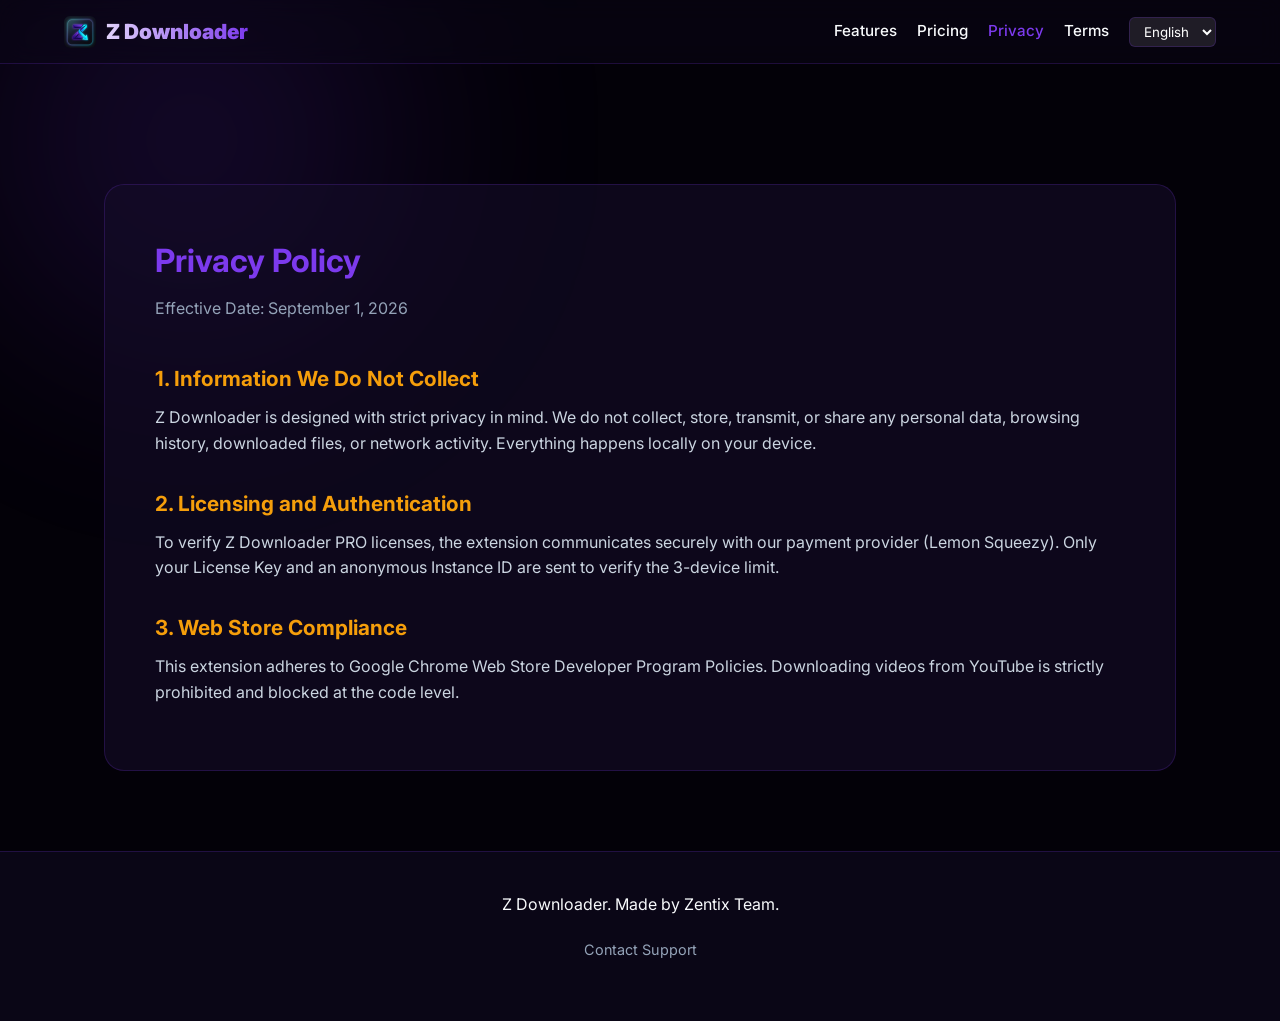
==== privacy.html @ b247bb02 "Convert markdown docs to styled HTML, add live language translation JS, embed actual logo icon, and " ====
﻿<!DOCTYPE html>
<html lang="en">
<head>
  <meta charset="UTF-8">
  <meta name="viewport" content="width=device-width, initial-scale=1.0">
  <title>Privacy Policy - Z Downloader</title>
  <link rel="stylesheet" href="style.css">
</head>
<body>
  <div class="bg-glow"></div>
  <nav>
    <a href="index.html" class="logo">
      <img src="icon.png" alt="Z Downloader Logo">
      Z Downloader
    </a>
    <div class="nav-links">
      <a href="index.html#features" data-i18n="nav_features">Features</a>
      <a href="index.html#pricing" data-i18n="nav_pricing">Pricing</a>
      <a href="privacy.html" style="color:var(--primary)" data-i18n="nav_privacy">Privacy</a>
      <a href="terms.html" data-i18n="nav_terms">Terms</a>
      <select id="lang-select" class="lang-select">
        <option value="en">English</option>
        <option value="si">සිංහල</option>
      </select>
    </div>
  </nav>

  <div class="page-content">
    <div class="doc-box">
      <h1 data-i18n="priv_title">Privacy Policy</h1>
      <p class="date" data-i18n="priv_date">Effective Date: September 1, 2026</p>

      <h2 data-i18n="priv_h1">1. Information We Do Not Collect</h2>
      <p data-i18n="priv_p1">Z Downloader is designed with strict privacy in mind. We do not collect, store, transmit, or share any personal data, browsing history, downloaded files, or network activity. Everything happens locally on your device.</p>

      <h2 data-i18n="priv_h2">2. Licensing and Authentication</h2>
      <p data-i18n="priv_p2">To verify Z Downloader PRO licenses, the extension communicates securely with our payment provider (Lemon Squeezy). Only your License Key and an anonymous Instance ID are sent to verify the 3-device limit.</p>

      <h2 data-i18n="priv_h3">3. Web Store Compliance</h2>
      <p data-i18n="priv_p3">This extension adheres to Google Chrome Web Store Developer Program Policies. Downloading videos from YouTube is strictly prohibited and blocked at the code level.</p>
    </div>
  </div>

  <footer>
    <p data-i18n="footer_made_by">Z Downloader © 2026. Made by Zentix Team.</p>
    <div class="footer-links">
      <a href="mailto:zentixteamofficial@gmail.com" data-i18n="footer_contact">Contact Support</a>
    </div>
  </footer>

  <script src="lang.js"></script>
</body>
</html>
---- style.css ----
﻿@import url('https://fonts.googleapis.com/css2?family=Inter:wght@300;400;500;600;700;800;900&display=swap');

:root {
  --bg-base: #030108;
  --bg-surface: #0a0616;
  --bg-card: rgba(20, 12, 40, 0.6);
  --primary: #7c3aed;
  --primary-glow: rgba(124, 58, 237, 0.5);
  --secondary: #f59e0b;
  --secondary-glow: rgba(245, 158, 11, 0.5);
  --text-main: #f8fafc;
  --text-muted: #94a3b8;
  --border-light: rgba(124, 58, 237, 0.2);
}

* { margin: 0; padding: 0; box-sizing: border-box; font-family: 'Inter', sans-serif; }
body { background-color: var(--bg-base); color: var(--text-main); overflow-x: hidden; line-height: 1.6; }

.bg-glow { position: fixed; top: -20%; left: -10%; width: 50vw; height: 50vw; background: radial-gradient(circle, var(--primary-glow) 0%, transparent 70%); filter: blur(100px); z-index: -1; opacity: 0.4; }
.bg-glow-2 { position: fixed; bottom: -20%; right: -10%; width: 40vw; height: 40vw; background: radial-gradient(circle, var(--secondary-glow) 0%, transparent 70%); filter: blur(100px); z-index: -1; opacity: 0.3; }

nav { display: flex; justify-content: space-between; align-items: center; padding: 15px 5%; background: rgba(10, 6, 22, 0.5); backdrop-filter: blur(12px); border-bottom: 1px solid var(--border-light); position: sticky; top: 0; z-index: 100; }
.logo { font-size: 1.3rem; font-weight: 900; background: linear-gradient(90deg, #fff, var(--primary)); -webkit-background-clip: text; -webkit-text-fill-color: transparent; display: flex; align-items: center; gap: 10px; text-decoration: none; }
.logo img { width: 32px; height: 32px; border-radius: 6px; }

.nav-links { display: flex; gap: 20px; align-items: center; }
.nav-links a { color: var(--text-main); text-decoration: none; font-weight: 500; font-size: 0.95rem; transition: color 0.3s; }
.nav-links a:hover { color: var(--primary); }

.lang-select { background: rgba(255,255,255,0.1); color: #fff; border: 1px solid var(--border-light); padding: 5px 10px; border-radius: 6px; cursor: pointer; outline: none; }
.lang-select option { background: var(--bg-surface); }

.btn-nav { background: linear-gradient(135deg, var(--primary), #5b21b6); padding: 8px 16px; border-radius: 8px; color: white; text-decoration: none; font-weight: 600; box-shadow: 0 4px 15px var(--primary-glow); }

.hero { min-height: 80vh; display: flex; flex-direction: column; justify-content: center; align-items: center; text-align: center; padding: 0 5%; }
.badge { background: rgba(124, 58, 237, 0.15); border: 1px solid var(--primary); color: #c4b5fd; padding: 6px 16px; border-radius: 20px; font-size: 0.85rem; font-weight: 600; margin-bottom: 24px; }
.hero h1 { font-size: 4rem; font-weight: 900; line-height: 1.1; margin-bottom: 20px; max-width: 800px; }
.hero h1 span { background: linear-gradient(90deg, var(--primary), var(--secondary)); -webkit-background-clip: text; -webkit-text-fill-color: transparent; }
.hero p { font-size: 1.2rem; color: var(--text-muted); max-width: 600px; margin-bottom: 40px; }
.hero-buttons { display: flex; gap: 20px; }

.btn-large { padding: 16px 36px; border-radius: 12px; font-size: 1.1rem; font-weight: 700; text-decoration: none; display: inline-flex; align-items: center; gap: 10px; }
.btn-primary { background: linear-gradient(135deg, var(--primary), #4c1d95); color: white; box-shadow: 0 10px 30px var(--primary-glow); border: 1px solid rgba(255,255,255,0.1); }
.btn-secondary { background: rgba(255,255,255,0.05); color: white; border: 1px solid rgba(255,255,255,0.1); backdrop-filter: blur(10px); }

.features, .pricing, .page-content { padding: 80px 5%; max-width: 1200px; margin: 0 auto; }
.section-title { text-align: center; font-size: 2.5rem; font-weight: 800; margin-bottom: 60px; }
.grid { display: grid; grid-template-columns: repeat(auto-fit, minmax(300px, 1fr)); gap: 30px; }

.card { background: var(--bg-card); border: 1px solid var(--border-light); border-radius: 20px; padding: 40px 30px; backdrop-filter: blur(16px); }
.card h3 { font-size: 1.4rem; margin-bottom: 12px; color: var(--secondary); }
.card p { color: var(--text-muted); font-size: 0.95rem; }

.pricing-grid { display: grid; grid-template-columns: 1fr 1fr; gap: 40px; max-width: 900px; margin: 0 auto; }
.price-card { background: var(--bg-card); border: 1px solid var(--border-light); border-radius: 24px; padding: 40px; }
.price-card.pro { border-color: var(--secondary); background: linear-gradient(180deg, rgba(20,12,40,0.8) 0%, rgba(20,12,40,0.4) 100%); box-shadow: 0 20px 50px rgba(245, 158, 11, 0.15); }

.price-tier { font-size: 1.2rem; font-weight: 600; color: var(--text-muted); text-transform: uppercase; letter-spacing: 1px; }
.pro .price-tier { color: var(--secondary); }
.price { font-size: 3.5rem; font-weight: 900; margin: 15px 0 25px; }
.price span { font-size: 1rem; font-weight: 500; color: var(--text-muted); }

.features-list { list-style: none; margin-bottom: 40px; }
.features-list li { margin-bottom: 16px; color: #cbd5e1; }
.features-list li.disabled { color: #475569; }

.btn-buy { width: 100%; padding: 16px; border-radius: 12px; border: none; font-size: 1.1rem; font-weight: 800; cursor: pointer; }
.btn-free { background: rgba(255,255,255,0.05); color: white; border: 1px solid rgba(255,255,255,0.1); }
.btn-pro-buy { background: linear-gradient(135deg, #f59e0b, #d97706); color: #000; }

.doc-box { background: var(--bg-card); border: 1px solid var(--border-light); border-radius: 20px; padding: 50px; margin-top: 40px; }
.doc-box h1 { font-size: 2rem; margin-bottom: 10px; color: var(--primary); }
.doc-box p.date { color: var(--text-muted); margin-bottom: 40px; }
.doc-box h2 { font-size: 1.3rem; margin: 30px 0 10px; color: var(--secondary); }
.doc-box p { color: #cbd5e1; margin-bottom: 15px; }

footer { border-top: 1px solid var(--border-light); padding: 40px 5%; text-align: center; background: var(--bg-surface); }
.footer-links { display: flex; justify-content: center; gap: 30px; margin: 20px 0; }
.footer-links a { color: var(--text-muted); text-decoration: none; font-size: 0.9rem; }
.footer-links a:hover { color: var(--primary); }

.other-apps { margin-top: 30px; padding-top: 30px; border-top: 1px solid rgba(255,255,255,0.05); }
.other-apps h4 { color: var(--text-main); margin-bottom: 15px; }
.app-badges { display: flex; flex-wrap: wrap; justify-content: center; gap: 10px; }
.app-badge { background: rgba(255,255,255,0.05); border: 1px solid var(--border-light); padding: 5px 12px; border-radius: 20px; font-size: 0.8rem; color: var(--text-muted); text-decoration: none; transition: all 0.2s; }
.app-badge:hover { background: var(--primary); color: white; }

@media (max-width: 768px) {
  .hero h1 { font-size: 2.5rem; }
  .pricing-grid { grid-template-columns: 1fr; }
  .nav-links { display: none; }
}
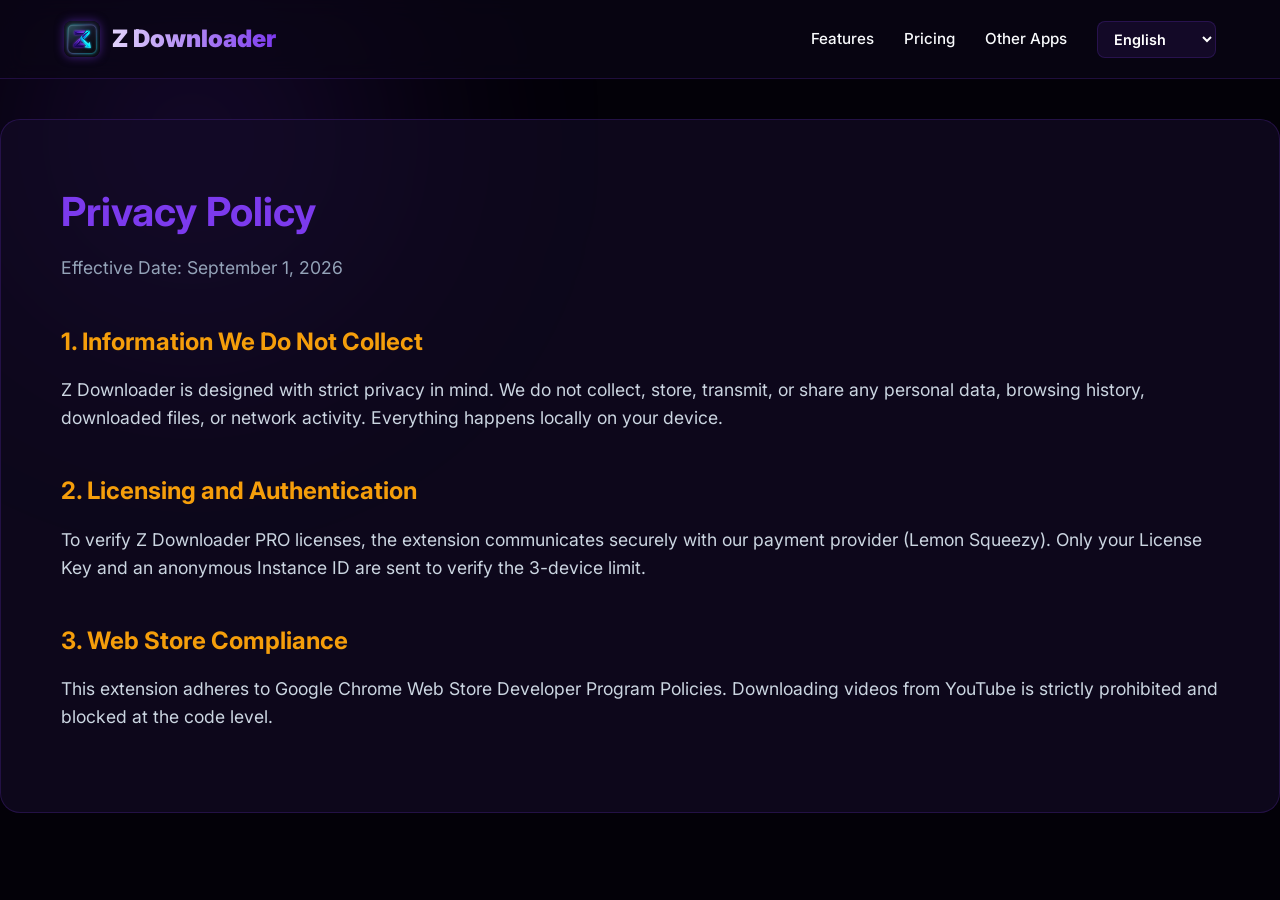
==== commit fbe161bb: "Restore beautiful original UI layout, add missing huge footer, fix pricing layout, add 10 languages," ====
--- a/privacy.html
+++ b/privacy.html
@@ -16,11 +16,18 @@
     <div class="nav-links">
       <a href="index.html#features" data-i18n="nav_features">Features</a>
       <a href="index.html#pricing" data-i18n="nav_pricing">Pricing</a>
-      <a href="privacy.html" style="color:var(--primary)" data-i18n="nav_privacy">Privacy</a>
-      <a href="terms.html" data-i18n="nav_terms">Terms</a>
+      <a href="apps.html" data-i18n="nav_apps">Other Apps</a>
       <select id="lang-select" class="lang-select">
         <option value="en">English</option>
         <option value="si">සිංහල</option>
+        <option value="es">Español</option>
+        <option value="fr">Français</option>
+        <option value="de">Deutsch</option>
+        <option value="ru">Русский</option>
+        <option value="hi">हिन्दी</option>
+        <option value="zh">中文</option>
+        <option value="ar">العربية</option>
+        <option value="pt">Português</option>
       </select>
     </div>
   </nav>
@@ -40,14 +47,7 @@
       <p data-i18n="priv_p3">This extension adheres to Google Chrome Web Store Developer Program Policies. Downloading videos from YouTube is strictly prohibited and blocked at the code level.</p>
     </div>
   </div>
-
-  <footer>
-    <p data-i18n="footer_made_by">Z Downloader © 2026. Made by Zentix Team.</p>
-    <div class="footer-links">
-      <a href="mailto:zentixteamofficial@gmail.com" data-i18n="footer_contact">Contact Support</a>
-    </div>
-  </footer>
-
+  
   <script src="lang.js"></script>
 </body>
 </html>
--- a/style.css
+++ b/style.css
@@ -13,80 +13,543 @@
   --border-light: rgba(124, 58, 237, 0.2);
 }
 
-* { margin: 0; padding: 0; box-sizing: border-box; font-family: 'Inter', sans-serif; }
-body { background-color: var(--bg-base); color: var(--text-main); overflow-x: hidden; line-height: 1.6; }
-
-.bg-glow { position: fixed; top: -20%; left: -10%; width: 50vw; height: 50vw; background: radial-gradient(circle, var(--primary-glow) 0%, transparent 70%); filter: blur(100px); z-index: -1; opacity: 0.4; }
-.bg-glow-2 { position: fixed; bottom: -20%; right: -10%; width: 40vw; height: 40vw; background: radial-gradient(circle, var(--secondary-glow) 0%, transparent 70%); filter: blur(100px); z-index: -1; opacity: 0.3; }
-
-nav { display: flex; justify-content: space-between; align-items: center; padding: 15px 5%; background: rgba(10, 6, 22, 0.5); backdrop-filter: blur(12px); border-bottom: 1px solid var(--border-light); position: sticky; top: 0; z-index: 100; }
-.logo { font-size: 1.3rem; font-weight: 900; background: linear-gradient(90deg, #fff, var(--primary)); -webkit-background-clip: text; -webkit-text-fill-color: transparent; display: flex; align-items: center; gap: 10px; text-decoration: none; }
-.logo img { width: 32px; height: 32px; border-radius: 6px; }
-
-.nav-links { display: flex; gap: 20px; align-items: center; }
-.nav-links a { color: var(--text-main); text-decoration: none; font-weight: 500; font-size: 0.95rem; transition: color 0.3s; }
-.nav-links a:hover { color: var(--primary); }
-
-.lang-select { background: rgba(255,255,255,0.1); color: #fff; border: 1px solid var(--border-light); padding: 5px 10px; border-radius: 6px; cursor: pointer; outline: none; }
-.lang-select option { background: var(--bg-surface); }
-
-.btn-nav { background: linear-gradient(135deg, var(--primary), #5b21b6); padding: 8px 16px; border-radius: 8px; color: white; text-decoration: none; font-weight: 600; box-shadow: 0 4px 15px var(--primary-glow); }
-
-.hero { min-height: 80vh; display: flex; flex-direction: column; justify-content: center; align-items: center; text-align: center; padding: 0 5%; }
-.badge { background: rgba(124, 58, 237, 0.15); border: 1px solid var(--primary); color: #c4b5fd; padding: 6px 16px; border-radius: 20px; font-size: 0.85rem; font-weight: 600; margin-bottom: 24px; }
-.hero h1 { font-size: 4rem; font-weight: 900; line-height: 1.1; margin-bottom: 20px; max-width: 800px; }
-.hero h1 span { background: linear-gradient(90deg, var(--primary), var(--secondary)); -webkit-background-clip: text; -webkit-text-fill-color: transparent; }
-.hero p { font-size: 1.2rem; color: var(--text-muted); max-width: 600px; margin-bottom: 40px; }
-.hero-buttons { display: flex; gap: 20px; }
-
-.btn-large { padding: 16px 36px; border-radius: 12px; font-size: 1.1rem; font-weight: 700; text-decoration: none; display: inline-flex; align-items: center; gap: 10px; }
-.btn-primary { background: linear-gradient(135deg, var(--primary), #4c1d95); color: white; box-shadow: 0 10px 30px var(--primary-glow); border: 1px solid rgba(255,255,255,0.1); }
-.btn-secondary { background: rgba(255,255,255,0.05); color: white; border: 1px solid rgba(255,255,255,0.1); backdrop-filter: blur(10px); }
-
-.features, .pricing, .page-content { padding: 80px 5%; max-width: 1200px; margin: 0 auto; }
-.section-title { text-align: center; font-size: 2.5rem; font-weight: 800; margin-bottom: 60px; }
-.grid { display: grid; grid-template-columns: repeat(auto-fit, minmax(300px, 1fr)); gap: 30px; }
-
-.card { background: var(--bg-card); border: 1px solid var(--border-light); border-radius: 20px; padding: 40px 30px; backdrop-filter: blur(16px); }
-.card h3 { font-size: 1.4rem; margin-bottom: 12px; color: var(--secondary); }
-.card p { color: var(--text-muted); font-size: 0.95rem; }
-
-.pricing-grid { display: grid; grid-template-columns: 1fr 1fr; gap: 40px; max-width: 900px; margin: 0 auto; }
-.price-card { background: var(--bg-card); border: 1px solid var(--border-light); border-radius: 24px; padding: 40px; }
-.price-card.pro { border-color: var(--secondary); background: linear-gradient(180deg, rgba(20,12,40,0.8) 0%, rgba(20,12,40,0.4) 100%); box-shadow: 0 20px 50px rgba(245, 158, 11, 0.15); }
-
-.price-tier { font-size: 1.2rem; font-weight: 600; color: var(--text-muted); text-transform: uppercase; letter-spacing: 1px; }
-.pro .price-tier { color: var(--secondary); }
-.price { font-size: 3.5rem; font-weight: 900; margin: 15px 0 25px; }
-.price span { font-size: 1rem; font-weight: 500; color: var(--text-muted); }
-
-.features-list { list-style: none; margin-bottom: 40px; }
-.features-list li { margin-bottom: 16px; color: #cbd5e1; }
-.features-list li.disabled { color: #475569; }
-
-.btn-buy { width: 100%; padding: 16px; border-radius: 12px; border: none; font-size: 1.1rem; font-weight: 800; cursor: pointer; }
-.btn-free { background: rgba(255,255,255,0.05); color: white; border: 1px solid rgba(255,255,255,0.1); }
-.btn-pro-buy { background: linear-gradient(135deg, #f59e0b, #d97706); color: #000; }
-
-.doc-box { background: var(--bg-card); border: 1px solid var(--border-light); border-radius: 20px; padding: 50px; margin-top: 40px; }
-.doc-box h1 { font-size: 2rem; margin-bottom: 10px; color: var(--primary); }
-.doc-box p.date { color: var(--text-muted); margin-bottom: 40px; }
-.doc-box h2 { font-size: 1.3rem; margin: 30px 0 10px; color: var(--secondary); }
-.doc-box p { color: #cbd5e1; margin-bottom: 15px; }
-
-footer { border-top: 1px solid var(--border-light); padding: 40px 5%; text-align: center; background: var(--bg-surface); }
-.footer-links { display: flex; justify-content: center; gap: 30px; margin: 20px 0; }
-.footer-links a { color: var(--text-muted); text-decoration: none; font-size: 0.9rem; }
-.footer-links a:hover { color: var(--primary); }
-
-.other-apps { margin-top: 30px; padding-top: 30px; border-top: 1px solid rgba(255,255,255,0.05); }
-.other-apps h4 { color: var(--text-main); margin-bottom: 15px; }
-.app-badges { display: flex; flex-wrap: wrap; justify-content: center; gap: 10px; }
-.app-badge { background: rgba(255,255,255,0.05); border: 1px solid var(--border-light); padding: 5px 12px; border-radius: 20px; font-size: 0.8rem; color: var(--text-muted); text-decoration: none; transition: all 0.2s; }
-.app-badge:hover { background: var(--primary); color: white; }
+* {
+  margin: 0;
+  padding: 0;
+  box-sizing: border-box;
+  font-family: 'Inter', sans-serif;
+}
+
+body {
+  background-color: var(--bg-base);
+  color: var(--text-main);
+  overflow-x: hidden;
+  line-height: 1.6;
+}
+
+/* Background effects */
+.bg-glow {
+  position: fixed;
+  top: -20%;
+  left: -10%;
+  width: 50vw;
+  height: 50vw;
+  background: radial-gradient(circle, var(--primary-glow) 0%, transparent 70%);
+  filter: blur(100px);
+  z-index: -1;
+  opacity: 0.4;
+  animation: floatGlow 10s ease-in-out infinite alternate;
+}
+
+.bg-glow-2 {
+  position: fixed;
+  bottom: -20%;
+  right: -10%;
+  width: 40vw;
+  height: 40vw;
+  background: radial-gradient(circle, var(--secondary-glow) 0%, transparent 70%);
+  filter: blur(100px);
+  z-index: -1;
+  opacity: 0.3;
+  animation: floatGlow 8s ease-in-out infinite alternate-reverse;
+}
+
+@keyframes floatGlow {
+  0% { transform: translate(0, 0); }
+  100% { transform: translate(50px, 50px); }
+}
+
+/* Navbar */
+nav {
+  display: flex;
+  justify-content: space-between;
+  align-items: center;
+  padding: 20px 5%;
+  background: rgba(10, 6, 22, 0.7);
+  backdrop-filter: blur(12px);
+  border-bottom: 1px solid var(--border-light);
+  position: sticky;
+  top: 0;
+  z-index: 100;
+}
+
+.logo {
+  font-size: 1.5rem;
+  font-weight: 900;
+  background: linear-gradient(90deg, #fff, var(--primary));
+  -webkit-background-clip: text;
+  -webkit-text-fill-color: transparent;
+  display: flex;
+  align-items: center;
+  gap: 12px;
+  text-decoration: none;
+}
+.logo img {
+  width: 36px;
+  height: 36px;
+  border-radius: 8px;
+  box-shadow: 0 0 10px var(--primary-glow);
+}
+
+.nav-links {
+  display: flex;
+  gap: 30px;
+  align-items: center;
+}
+
+.nav-links a {
+  color: var(--text-main);
+  text-decoration: none;
+  font-weight: 500;
+  font-size: 0.95rem;
+  transition: color 0.3s;
+}
+
+.nav-links a:hover {
+  color: var(--primary);
+}
+
+.lang-select {
+  background: rgba(124, 58, 237, 0.1);
+  color: #fff;
+  border: 1px solid var(--border-light);
+  padding: 8px 12px;
+  border-radius: 8px;
+  cursor: pointer;
+  outline: none;
+  font-weight: 600;
+  font-size: 0.9rem;
+}
+.lang-select option {
+  background: var(--bg-surface);
+  color: #fff;
+}
+
+.btn-nav {
+  background: linear-gradient(135deg, var(--primary), #5b21b6);
+  padding: 10px 24px;
+  border-radius: 8px;
+  color: white;
+  text-decoration: none;
+  font-weight: 600;
+  box-shadow: 0 4px 15px var(--primary-glow);
+  transition: transform 0.2s, box-shadow 0.2s;
+}
+
+.btn-nav:hover {
+  transform: translateY(-2px);
+  box-shadow: 0 6px 20px var(--primary-glow);
+}
+
+/* Hero Section */
+.hero {
+  min-height: 80vh;
+  display: flex;
+  flex-direction: column;
+  justify-content: center;
+  align-items: center;
+  text-align: center;
+  padding: 0 5%;
+  position: relative;
+}
+
+.badge {
+  background: rgba(124, 58, 237, 0.15);
+  border: 1px solid var(--primary);
+  color: #c4b5fd;
+  padding: 6px 16px;
+  border-radius: 20px;
+  font-size: 0.85rem;
+  font-weight: 600;
+  margin-bottom: 24px;
+  letter-spacing: 1px;
+}
+
+.hero h1 {
+  font-size: 4.5rem;
+  font-weight: 900;
+  line-height: 1.1;
+  margin-bottom: 20px;
+  max-width: 800px;
+}
+
+.hero h1 span {
+  background: linear-gradient(90deg, var(--primary), var(--secondary));
+  -webkit-background-clip: text;
+  -webkit-text-fill-color: transparent;
+}
+
+.hero p {
+  font-size: 1.2rem;
+  color: var(--text-muted);
+  max-width: 600px;
+  margin-bottom: 40px;
+}
+
+.hero-buttons {
+  display: flex;
+  gap: 20px;
+}
+
+.btn-large {
+  padding: 16px 36px;
+  border-radius: 12px;
+  font-size: 1.1rem;
+  font-weight: 700;
+  text-decoration: none;
+  display: inline-flex;
+  align-items: center;
+  gap: 10px;
+  transition: all 0.3s ease;
+}
+
+.btn-primary {
+  background: linear-gradient(135deg, var(--primary), #4c1d95);
+  color: white;
+  box-shadow: 0 10px 30px var(--primary-glow);
+  border: 1px solid rgba(255,255,255,0.1);
+}
+
+.btn-primary:hover {
+  transform: translateY(-3px) scale(1.02);
+  box-shadow: 0 15px 40px var(--primary-glow);
+}
+
+.btn-secondary {
+  background: rgba(255,255,255,0.05);
+  color: white;
+  border: 1px solid rgba(255,255,255,0.1);
+  backdrop-filter: blur(10px);
+}
+
+.btn-secondary:hover {
+  background: rgba(255,255,255,0.1);
+  transform: translateY(-3px);
+}
+
+/* Features Grid */
+.features {
+  padding: 100px 5%;
+  background: linear-gradient(180deg, transparent, rgba(10,6,22,0.8));
+}
+
+.section-title {
+  text-align: center;
+  font-size: 2.5rem;
+  font-weight: 800;
+  margin-bottom: 60px;
+}
+
+.grid {
+  display: grid;
+  grid-template-columns: repeat(auto-fit, minmax(300px, 1fr));
+  gap: 30px;
+  max-width: 1200px;
+  margin: 0 auto;
+}
+
+.card {
+  background: var(--bg-card);
+  border: 1px solid var(--border-light);
+  border-radius: 20px;
+  padding: 40px 30px;
+  backdrop-filter: blur(16px);
+  transition: transform 0.3s, border-color 0.3s;
+}
+
+.card:hover {
+  transform: translateY(-10px);
+  border-color: var(--primary);
+  box-shadow: 0 10px 30px rgba(124, 58, 237, 0.15);
+}
+
+.card-icon {
+  width: 60px;
+  height: 60px;
+  background: rgba(124, 58, 237, 0.15);
+  border-radius: 14px;
+  display: flex;
+  align-items: center;
+  justify-content: center;
+  color: var(--primary);
+  margin-bottom: 24px;
+}
+
+.card h3 {
+  font-size: 1.4rem;
+  margin-bottom: 12px;
+}
+
+.card p {
+  color: var(--text-muted);
+  font-size: 0.95rem;
+}
+
+/* Pricing Section */
+.pricing {
+  padding: 100px 5%;
+  max-width: 1000px;
+  margin: 0 auto;
+}
+
+.pricing-grid {
+  display: grid;
+  grid-template-columns: 1fr 1fr;
+  gap: 40px;
+  margin-top: 50px;
+}
+
+.price-card {
+  background: var(--bg-card);
+  border: 1px solid var(--border-light);
+  border-radius: 24px;
+  padding: 40px;
+  position: relative;
+  overflow: hidden;
+}
+
+.price-card.pro {
+  border-color: var(--secondary);
+  background: linear-gradient(180deg, rgba(20,12,40,0.8) 0%, rgba(20,12,40,0.4) 100%);
+  box-shadow: 0 20px 50px rgba(245, 158, 11, 0.15);
+}
+
+.price-card.pro::before {
+  content: 'MOST POPULAR';
+  position: absolute;
+  top: 16px;
+  right: -30px;
+  background: var(--secondary);
+  color: #000;
+  font-size: 0.7rem;
+  font-weight: 800;
+  padding: 4px 40px;
+  transform: rotate(45deg);
+  letter-spacing: 1px;
+}
+
+.price-tier {
+  font-size: 1.2rem;
+  font-weight: 600;
+  color: var(--text-muted);
+  text-transform: uppercase;
+  letter-spacing: 1px;
+}
+
+.pro .price-tier {
+  color: var(--secondary);
+}
+
+.price {
+  font-size: 3.5rem;
+  font-weight: 900;
+  margin: 15px 0 25px;
+}
+
+.price span {
+  font-size: 1rem;
+  font-weight: 500;
+  color: var(--text-muted);
+}
+
+.features-list {
+  list-style: none;
+  margin-bottom: 40px;
+}
+
+.features-list li {
+  display: flex;
+  align-items: center;
+  gap: 12px;
+  margin-bottom: 16px;
+  color: #cbd5e1;
+}
+
+.features-list li svg {
+  color: #10b981;
+  width: 20px;
+  flex-shrink: 0;
+}
+.features-list li.disabled {
+  color: #475569;
+}
+.features-list li.disabled svg {
+  color: #475569;
+}
+
+.btn-buy {
+  width: 100%;
+  padding: 16px;
+  border-radius: 12px;
+  border: none;
+  font-size: 1.1rem;
+  font-weight: 800;
+  cursor: pointer;
+  transition: all 0.3s;
+}
+
+.btn-free {
+  background: rgba(255,255,255,0.05);
+  color: white;
+  border: 1px solid rgba(255,255,255,0.1);
+}
+
+.btn-pro-buy {
+  background: linear-gradient(135deg, #f59e0b, #d97706);
+  color: #000;
+  box-shadow: 0 10px 25px var(--secondary-glow);
+}
+.btn-pro-buy:hover {
+  transform: translateY(-2px);
+  box-shadow: 0 15px 35px var(--secondary-glow);
+}
+
+/* App Grid (Other Apps) */
+.app-grid {
+  display: grid;
+  grid-template-columns: repeat(auto-fit, minmax(320px, 1fr));
+  gap: 30px;
+  margin-top: 40px;
+}
+.app-card {
+  background: var(--bg-card);
+  border: 1px solid var(--border-light);
+  border-radius: 20px;
+  overflow: hidden;
+  transition: transform 0.3s, box-shadow 0.3s;
+  display: flex;
+  flex-direction: column;
+}
+.app-card:hover {
+  transform: translateY(-5px);
+  box-shadow: 0 10px 30px var(--primary-glow);
+  border-color: var(--primary);
+}
+.app-card img {
+  width: 100%;
+  height: 180px;
+  object-fit: cover;
+  border-bottom: 1px solid var(--border-light);
+}
+.app-info {
+  padding: 24px;
+  flex: 1;
+  display: flex;
+  flex-direction: column;
+}
+.app-info h3 {
+  font-size: 1.3rem;
+  margin-bottom: 8px;
+  color: var(--text-main);
+}
+.app-info p {
+  color: var(--text-muted);
+  font-size: 0.95rem;
+  margin-bottom: 20px;
+  flex: 1;
+}
+.app-link {
+  display: inline-block;
+  text-align: center;
+  background: rgba(124, 58, 237, 0.15);
+  color: var(--primary);
+  padding: 10px;
+  border-radius: 8px;
+  text-decoration: none;
+  font-weight: 600;
+  transition: all 0.2s;
+}
+.app-link:hover {
+  background: var(--primary);
+  color: #fff;
+}
+
+/* Documents */
+.doc-box {
+  background: var(--bg-card);
+  border: 1px solid var(--border-light);
+  border-radius: 20px;
+  padding: 60px;
+  margin-top: 40px;
+}
+.doc-box h1 {
+  font-size: 2.5rem;
+  margin-bottom: 10px;
+  color: var(--primary);
+}
+.doc-box p.date {
+  color: var(--text-muted);
+  margin-bottom: 40px;
+}
+.doc-box h2 {
+  font-size: 1.5rem;
+  margin: 40px 0 15px;
+  color: var(--secondary);
+}
+.doc-box p {
+  color: #cbd5e1;
+  margin-bottom: 20px;
+  font-size: 1.1rem;
+}
+
+/* Footer */
+footer {
+  border-top: 1px solid var(--border-light);
+  padding: 60px 5%;
+  background: var(--bg-surface);
+}
+
+.footer-content {
+  max-width: 1200px;
+  margin: 0 auto;
+  display: flex;
+  justify-content: space-between;
+  align-items: center;
+  flex-wrap: wrap;
+  gap: 30px;
+}
+
+.footer-brand {
+  display: flex;
+  flex-direction: column;
+  gap: 10px;
+}
+.footer-logo {
+  font-size: 1.5rem;
+  font-weight: 900;
+  color: #fff;
+  display: flex;
+  align-items: center;
+  gap: 10px;
+}
+.footer-logo img {
+  width: 30px;
+  height: 30px;
+  border-radius: 6px;
+}
+.footer-brand p {
+  color: var(--text-muted);
+  font-size: 0.9rem;
+}
+
+.footer-links {
+  display: flex;
+  gap: 40px;
+}
+.footer-links a {
+  color: var(--text-muted);
+  text-decoration: none;
+  font-weight: 500;
+  transition: color 0.3s;
+}
+.footer-links a:hover {
+  color: var(--primary);
+}
 
 @media (max-width: 768px) {
-  .hero h1 { font-size: 2.5rem; }
+  .hero h1 { font-size: 2.8rem; }
   .pricing-grid { grid-template-columns: 1fr; }
   .nav-links { display: none; }
-}
+  .footer-content { flex-direction: column; text-align: center; }
+  .footer-links { justify-content: center; flex-wrap: wrap; }
+}
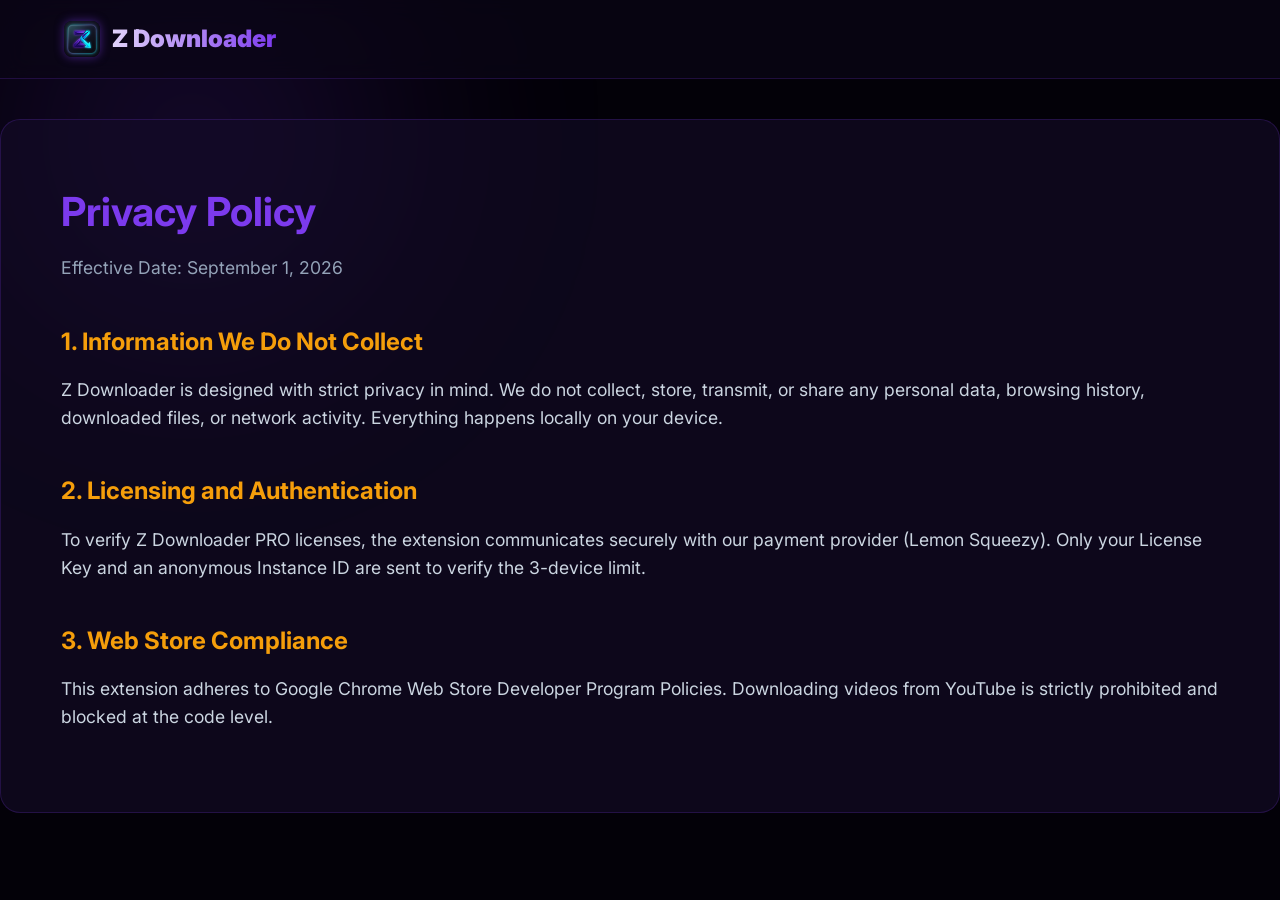
==== commit eb9930ac: "Fix mobile responsive view and add Zentix button to top navbar" ====
--- a/privacy.html
+++ b/privacy.html
@@ -16,7 +16,7 @@
     <div class="nav-links">
       <a href="index.html#features" data-i18n="nav_features">Features</a>
       <a href="index.html#pricing" data-i18n="nav_pricing">Pricing</a>
-      <a href="apps.html" data-i18n="nav_apps">Other Apps</a>
+      <a href="apps.html" data-i18n="nav_apps">Zentix</a>
       <select id="lang-select" class="lang-select">
         <option value="en">English</option>
         <option value="si">සිංහල</option>
@@ -51,3 +51,4 @@
   <script src="lang.js"></script>
 </body>
 </html>
+
--- a/style.css
+++ b/style.css
@@ -547,9 +547,17 @@
 }
 
 @media (max-width: 768px) {
-  .hero h1 { font-size: 2.8rem; }
+  nav { flex-direction: column; gap: 15px; padding: 15px; }
+  .nav-links { display: flex; flex-wrap: wrap; justify-content: center; gap: 15px; }
+  .btn-nav { display: none; }
+  .hero h1 { font-size: 2.5rem; }
+  .pricing-grid { grid-template-columns: 1fr; }
+  .footer-content { flex-direction: column; text-align: center; gap: 40px; }
+  .footer-links { justify-content: center; flex-wrap: wrap; flex-direction: column; align-items: center; }
+}
   .pricing-grid { grid-template-columns: 1fr; }
   .nav-links { display: none; }
   .footer-content { flex-direction: column; text-align: center; }
   .footer-links { justify-content: center; flex-wrap: wrap; }
 }
+
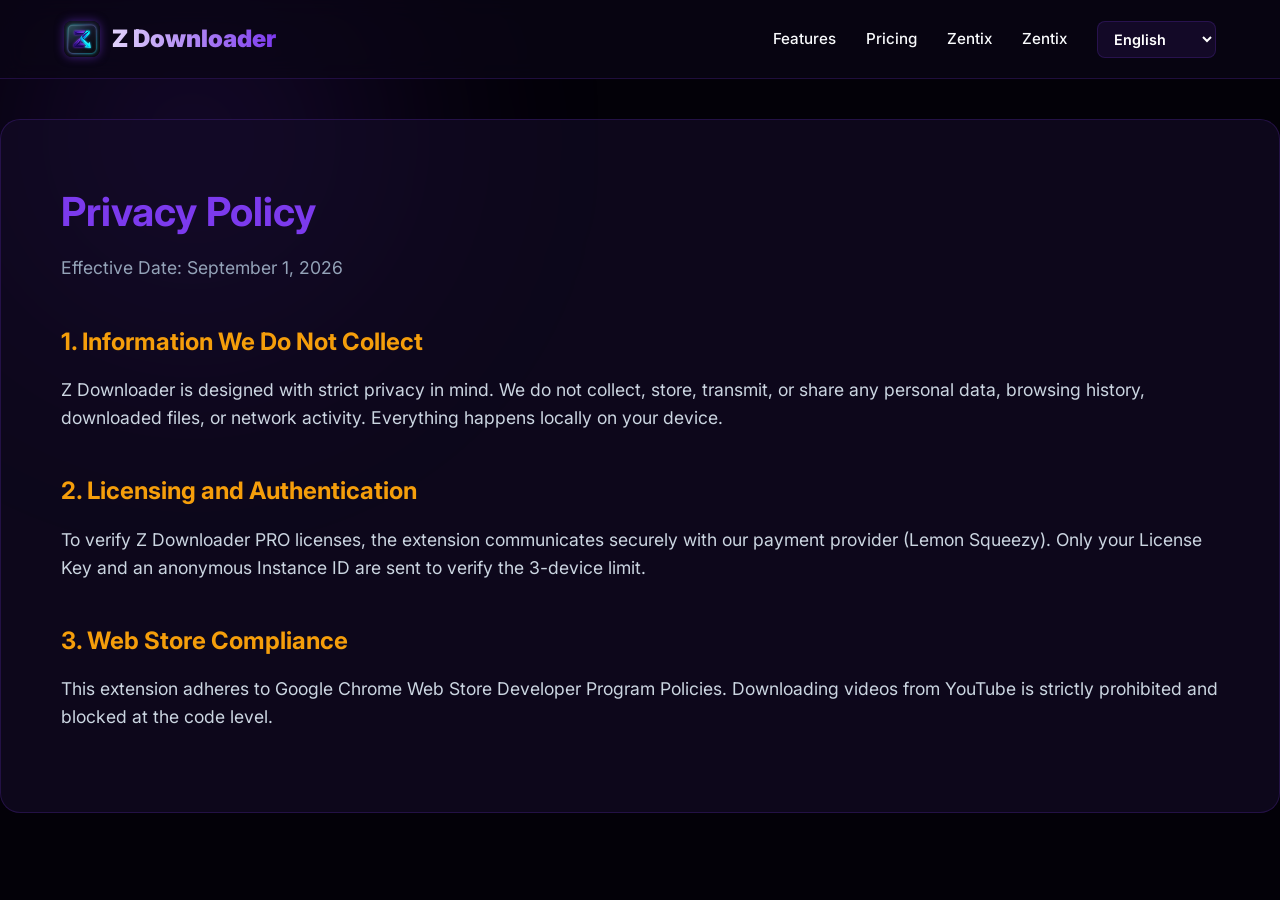
==== commit b1cadb36: "Fix top navbar to include Zentix link properly and redesign Zentix page to beautiful horizontal layo" ====
--- a/privacy.html
+++ b/privacy.html
@@ -17,6 +17,7 @@
       <a href="index.html#features" data-i18n="nav_features">Features</a>
       <a href="index.html#pricing" data-i18n="nav_pricing">Pricing</a>
       <a href="apps.html" data-i18n="nav_apps">Zentix</a>
+      <a href="zentix.html" data-i18n="nav_apps">Zentix</a>
       <select id="lang-select" class="lang-select">
         <option value="en">English</option>
         <option value="si">සිංහල</option>
@@ -52,3 +53,4 @@
 </body>
 </html>
 
+
--- a/style.css
+++ b/style.css
@@ -521,6 +521,7 @@
   display: flex;
   align-items: center;
   gap: 10px;
+  text-decoration: none;
 }
 .footer-logo img {
   width: 30px;
@@ -555,9 +556,3 @@
   .footer-content { flex-direction: column; text-align: center; gap: 40px; }
   .footer-links { justify-content: center; flex-wrap: wrap; flex-direction: column; align-items: center; }
 }
-  .pricing-grid { grid-template-columns: 1fr; }
-  .nav-links { display: none; }
-  .footer-content { flex-direction: column; text-align: center; }
-  .footer-links { justify-content: center; flex-wrap: wrap; }
-}
-
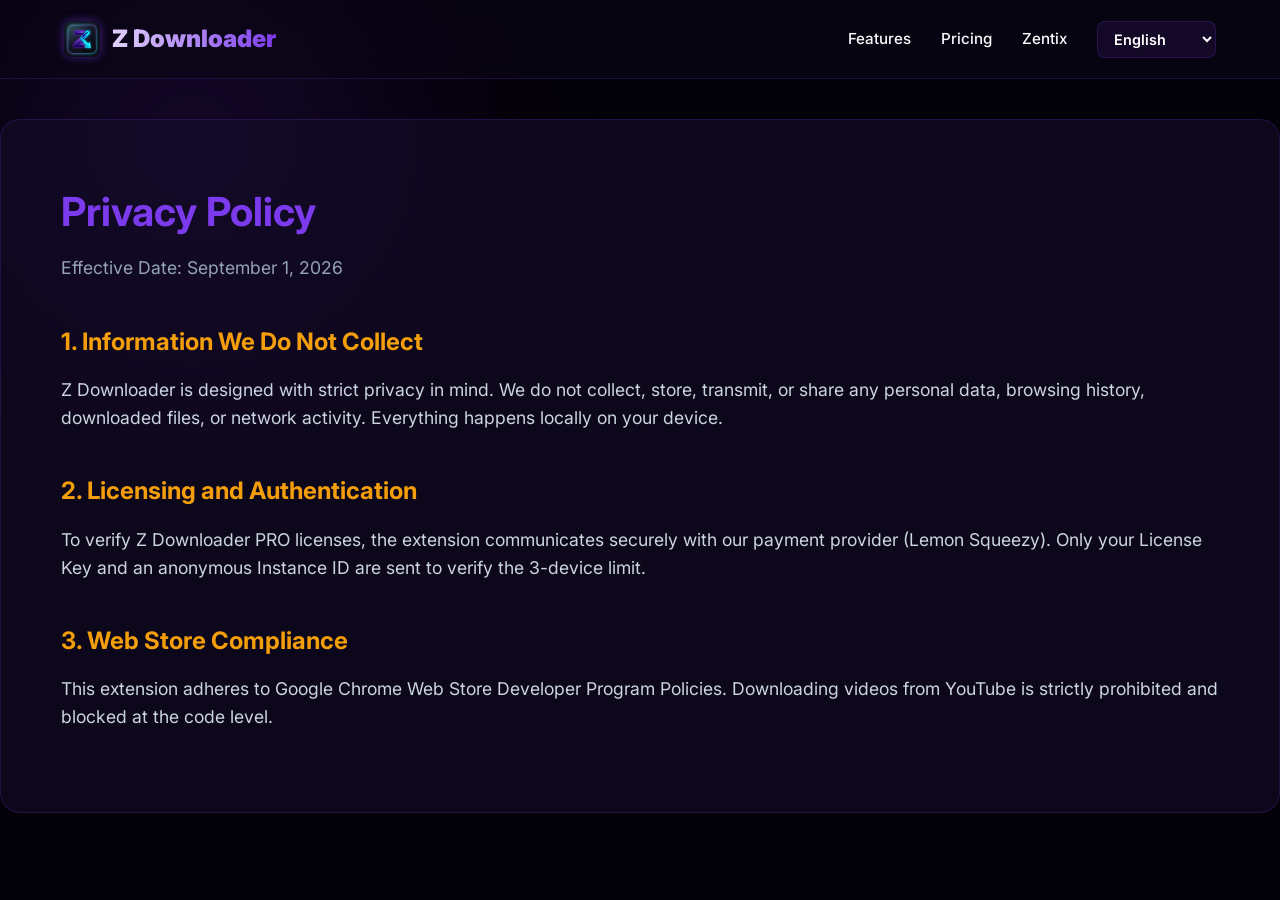
==== commit 62858f1f: "Remove duplicate Zentix nav link pointing to apps.html" ====
--- a/privacy.html
+++ b/privacy.html
@@ -16,7 +16,6 @@
     <div class="nav-links">
       <a href="index.html#features" data-i18n="nav_features">Features</a>
       <a href="index.html#pricing" data-i18n="nav_pricing">Pricing</a>
-      <a href="apps.html" data-i18n="nav_apps">Zentix</a>
       <a href="zentix.html" data-i18n="nav_apps">Zentix</a>
       <select id="lang-select" class="lang-select">
         <option value="en">English</option>
@@ -33,7 +32,7 @@
     </div>
   </nav>
 
-  <div class="page-content">
+  <div class="page-content" style="flex:1;">
     <div class="doc-box">
       <h1 data-i18n="priv_title">Privacy Policy</h1>
       <p class="date" data-i18n="priv_date">Effective Date: September 1, 2026</p>
@@ -54,3 +53,6 @@
 </html>
 
 
+
+
+
--- a/style.css
+++ b/style.css
@@ -21,6 +21,9 @@
 }
 
 body {
+  min-height: 100vh;
+  display: flex;
+  flex-direction: column;
   background-color: var(--bg-base);
   color: var(--text-main);
   overflow-x: hidden;
@@ -556,3 +559,4 @@
   .footer-content { flex-direction: column; text-align: center; gap: 40px; }
   .footer-links { justify-content: center; flex-wrap: wrap; flex-direction: column; align-items: center; }
 }
+
